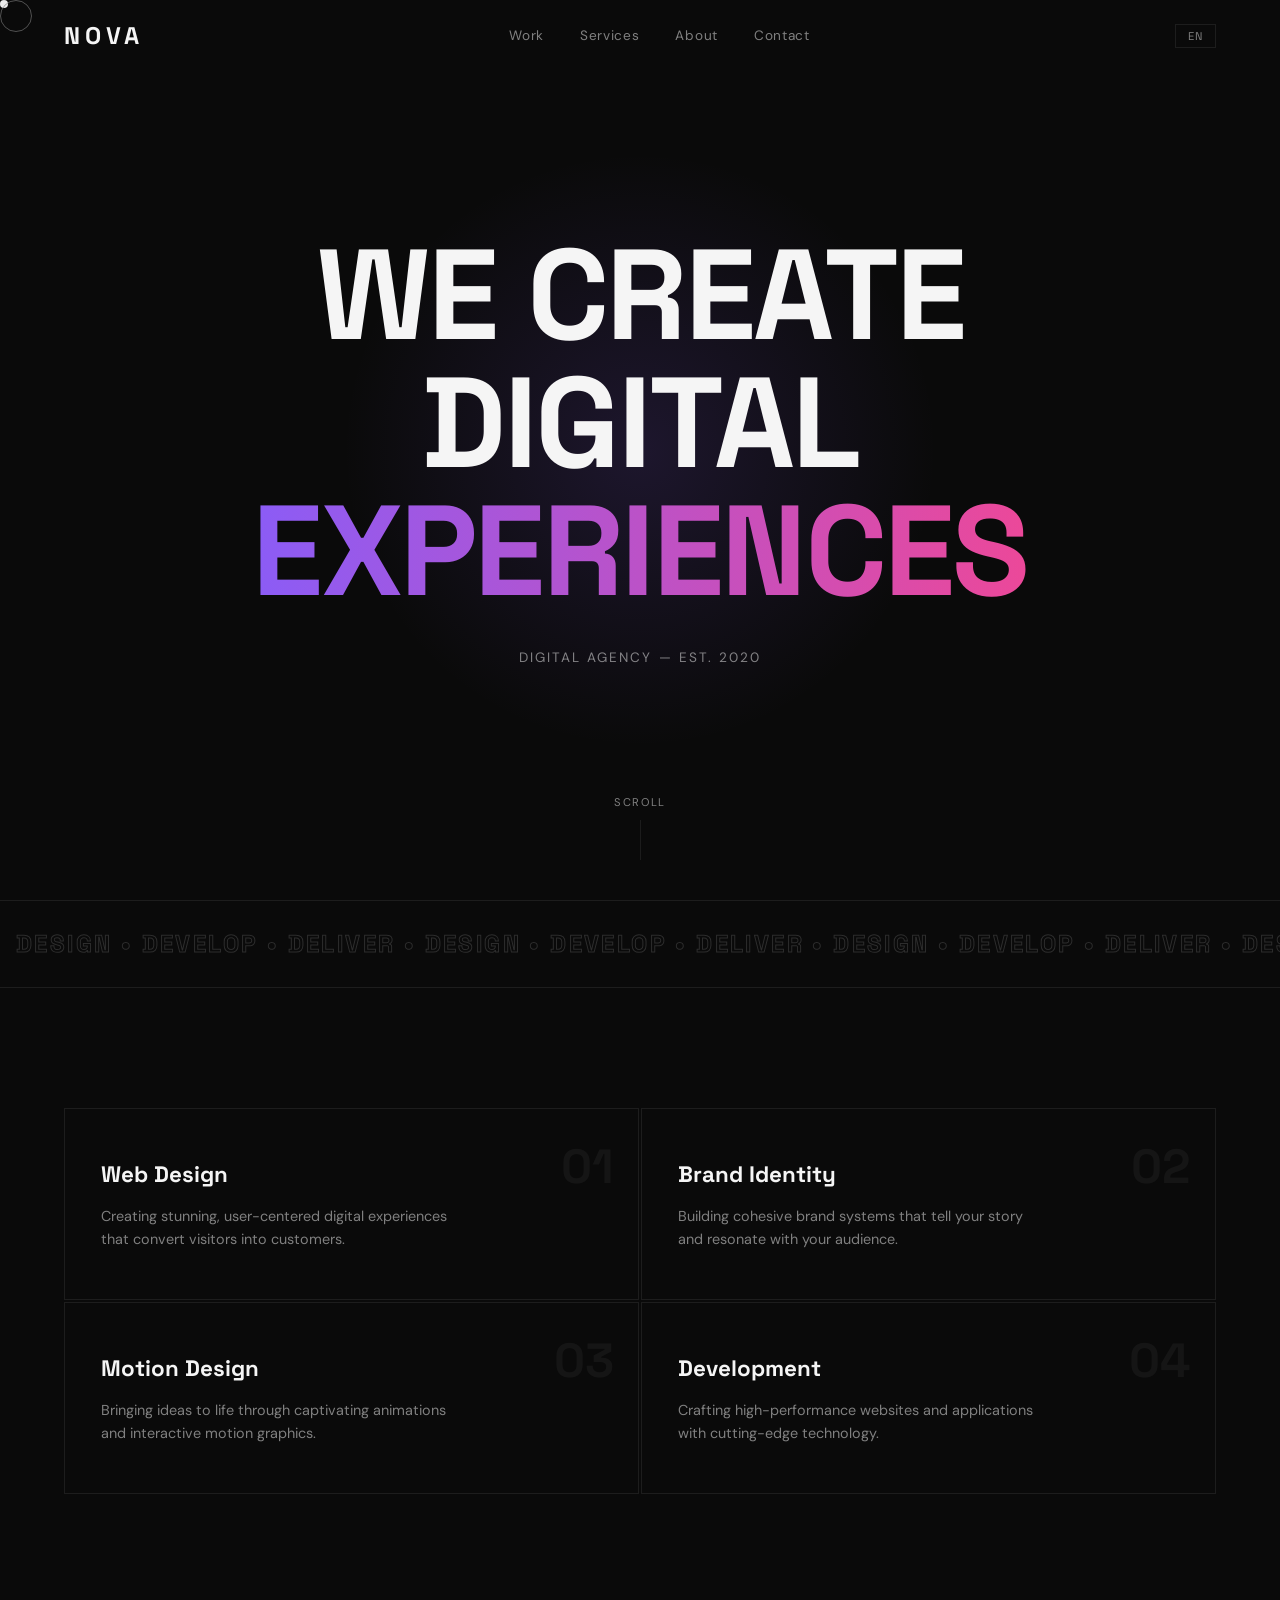
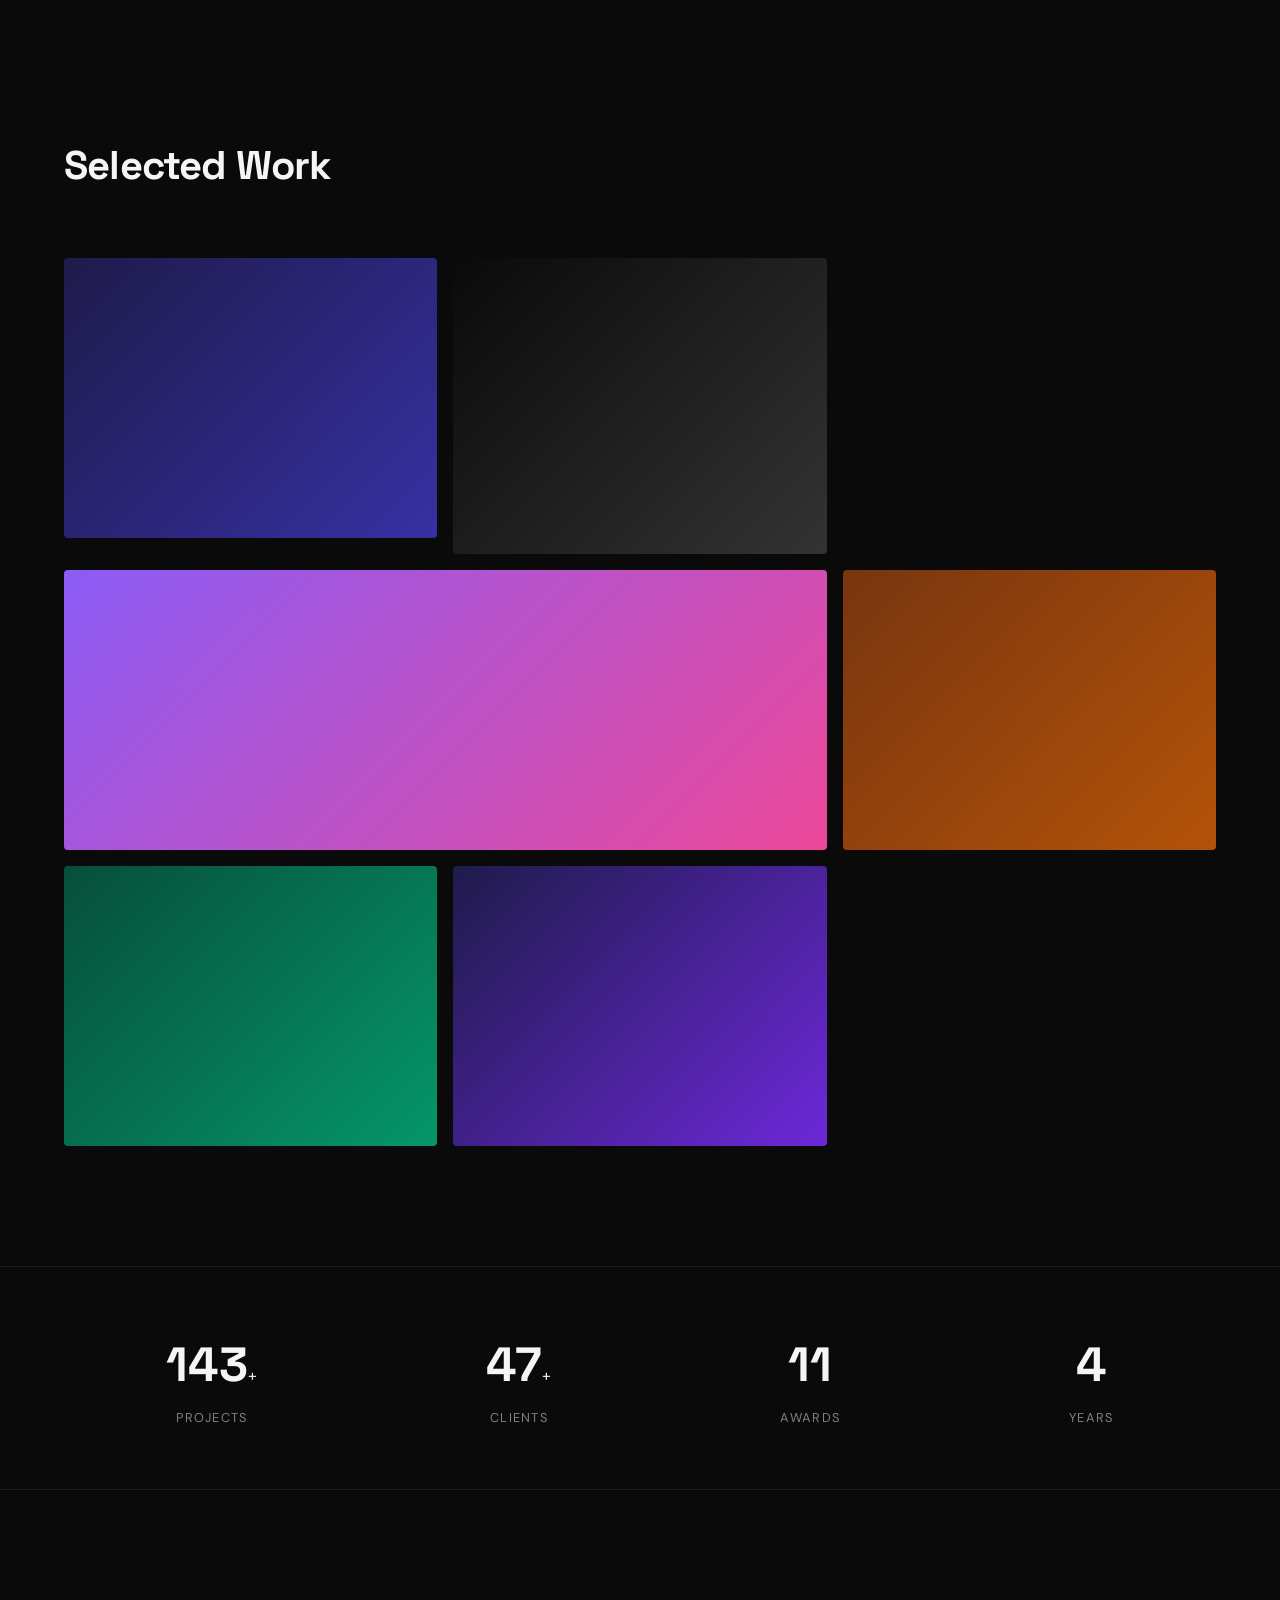
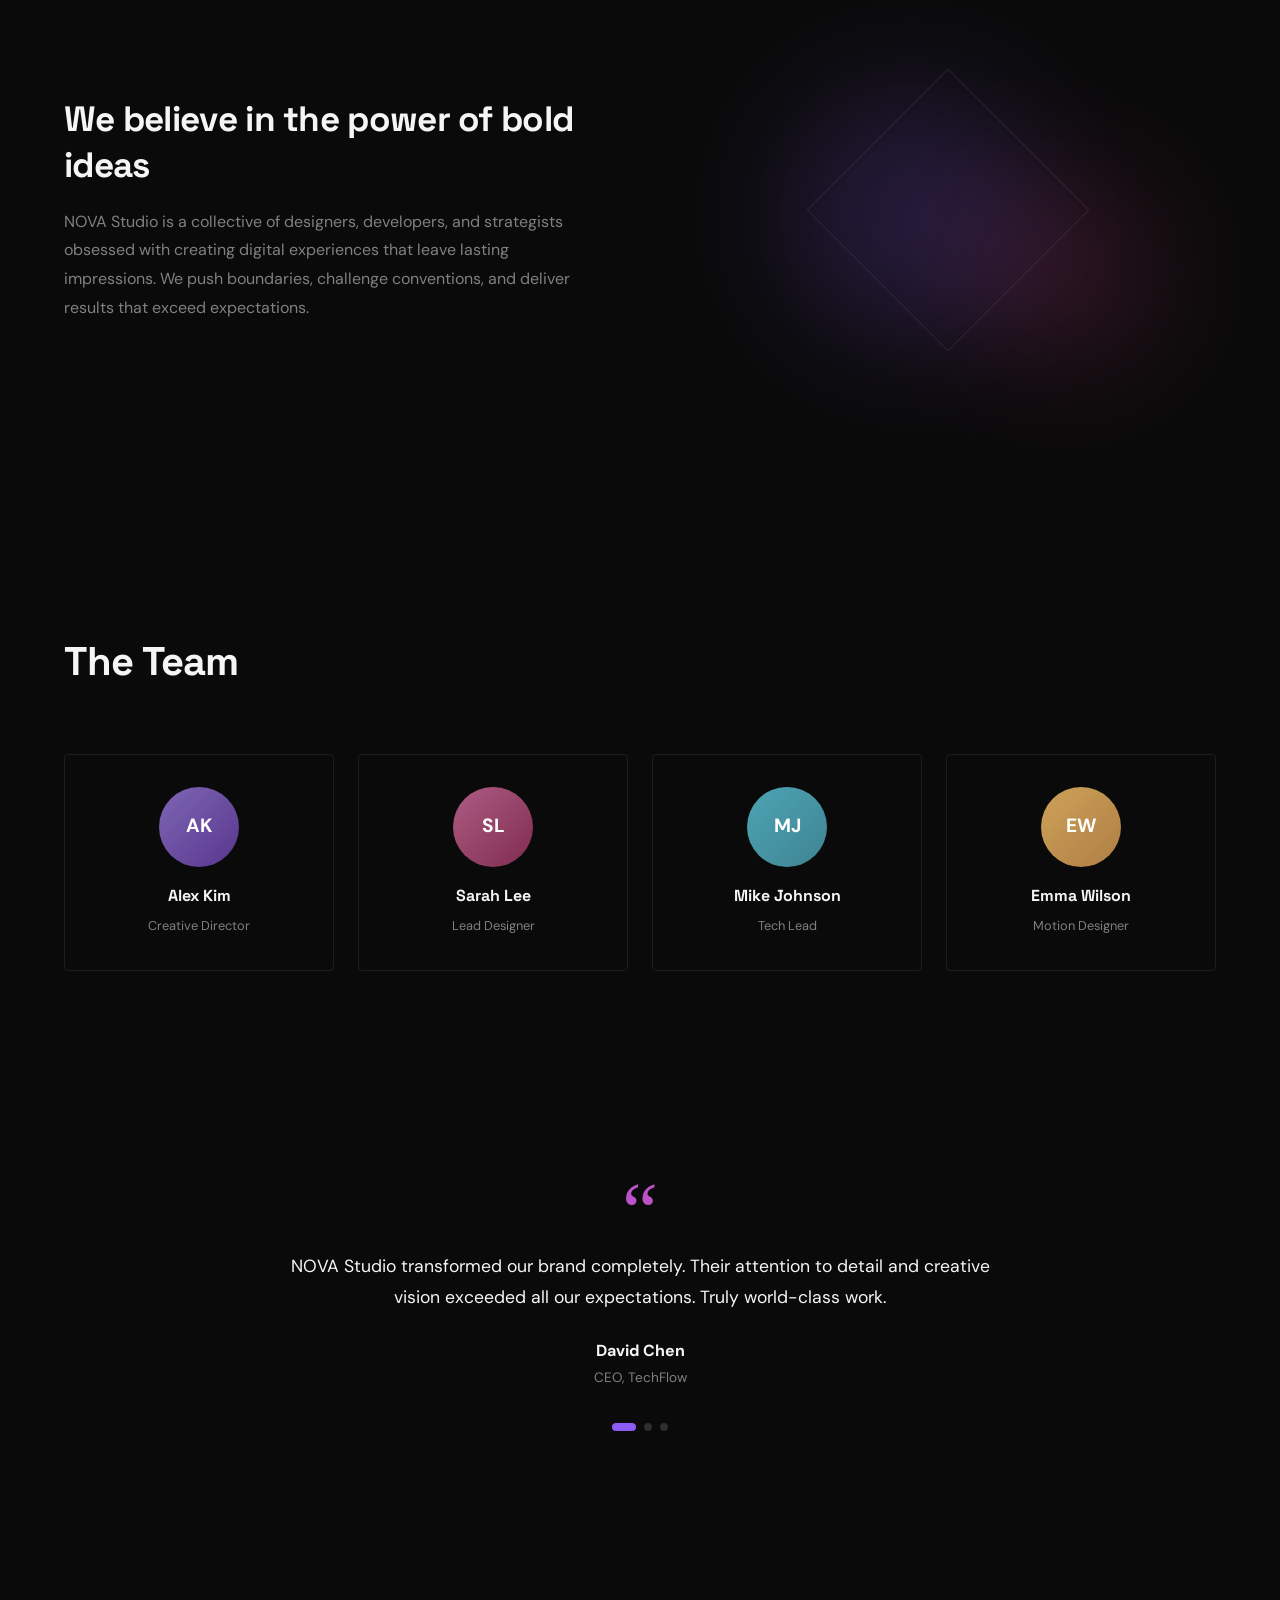
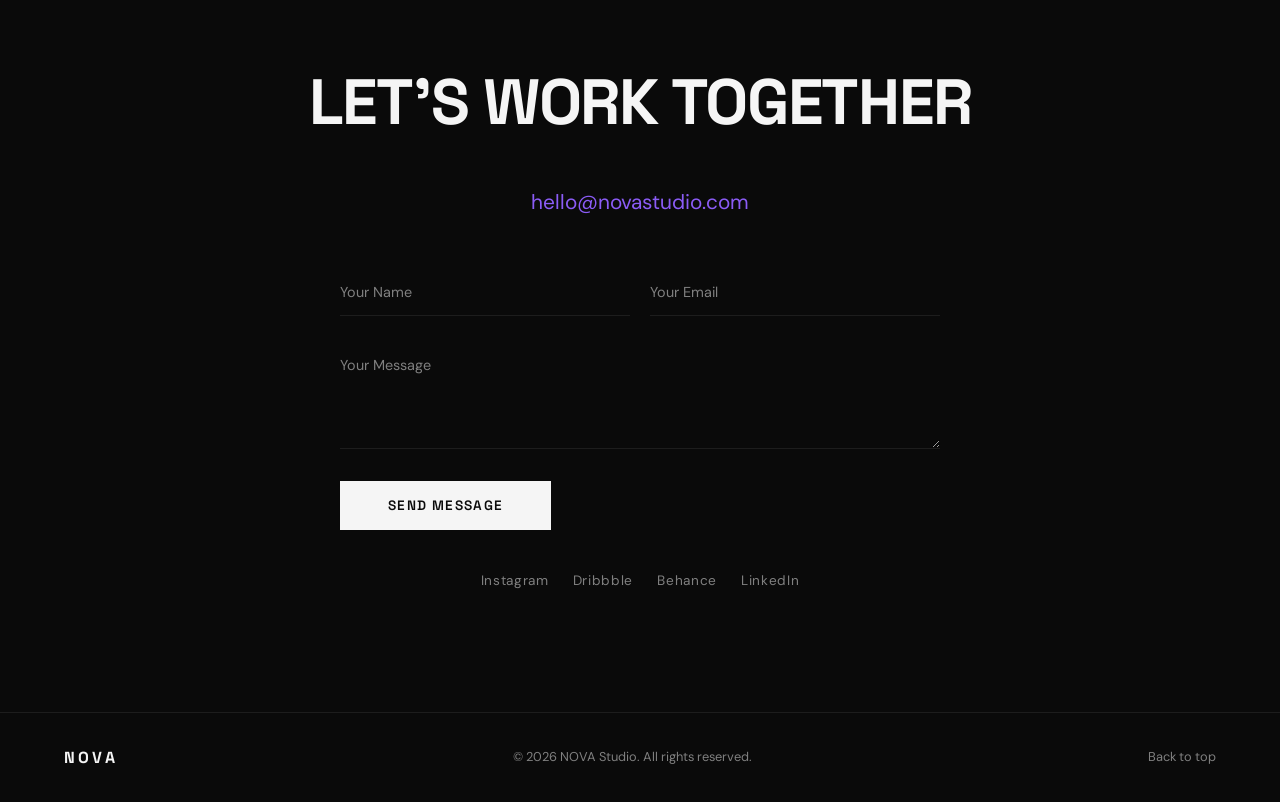
==== index.html @ 2ec4d21c "Initial commit: nova-studio portfolio project" ====
<!DOCTYPE html>
<html lang="en">
<head>
    <meta charset="UTF-8">
    <meta name="viewport" content="width=device-width, initial-scale=1.0">
    <title>NOVA Studio — Digital Creative Agency</title>
    <meta name="description" content="NOVA Studio — Award-winning digital agency creating bold brand experiences">
    <link rel="preconnect" href="https://fonts.googleapis.com">
    <link rel="preconnect" href="https://fonts.gstatic.com" crossorigin>
    <link href="https://fonts.googleapis.com/css2?family=Space+Grotesk:wght@400;500;600;700&family=DM+Sans:wght@400;500;600&display=swap" rel="stylesheet">
    <link rel="stylesheet" href="style.css">
</head>
<body>
    <!-- Custom Cursor -->
    <div class="cursor" id="cursor"></div>
    <div class="cursor-follower" id="cursorFollower"></div>

    <!-- Header -->
    <header class="header" id="header">
        <div class="container header-inner">
            <a href="#" class="logo">NOVA</a>
            <nav class="nav" id="nav">
                <a href="#work" data-lang-en="Work" data-lang-ru="Работы">Work</a>
                <a href="#services" data-lang-en="Services" data-lang-ru="Услуги">Services</a>
                <a href="#about" data-lang-en="About" data-lang-ru="О нас">About</a>
                <a href="#contact" data-lang-en="Contact" data-lang-ru="Контакт">Contact</a>
            </nav>
            <div class="header-actions">
                <button class="lang-btn" id="langBtn">EN</button>
                <button class="burger" id="burger" aria-label="Menu">
                    <span></span><span></span>
                </button>
            </div>
        </div>
    </header>

    <!-- Hero -->
    <section class="hero" id="heroSection">
        <div class="hero-glow" id="heroGlow"></div>
        <div class="container hero-inner">
            <div class="hero-text">
                <div class="hero-line"><span data-lang-en="WE CREATE" data-lang-ru="МЫ СОЗДАЁМ">WE CREATE</span></div>
                <div class="hero-line"><span data-lang-en="DIGITAL" data-lang-ru="ЦИФРОВОЙ">DIGITAL</span></div>
                <div class="hero-line accent"><span data-lang-en="EXPERIENCES" data-lang-ru="ОПЫТ">EXPERIENCES</span></div>
            </div>
            <p class="hero-sub" data-lang-en="Digital Agency — Est. 2020" data-lang-ru="Цифровое агентство — с 2020">Digital Agency — Est. 2020</p>
        </div>
        <div class="scroll-indicator">
            <span data-lang-en="Scroll" data-lang-ru="Вниз">Scroll</span>
            <div class="scroll-line"></div>
        </div>
    </section>

    <!-- Marquee -->
    <div class="marquee">
        <div class="marquee-track">
            <span>DESIGN &bull; DEVELOP &bull; DELIVER &bull; DESIGN &bull; DEVELOP &bull; DELIVER &bull; DESIGN &bull; DEVELOP &bull; DELIVER &bull; DESIGN &bull; DEVELOP &bull; DELIVER &bull;</span>
            <span>DESIGN &bull; DEVELOP &bull; DELIVER &bull; DESIGN &bull; DEVELOP &bull; DELIVER &bull; DESIGN &bull; DEVELOP &bull; DELIVER &bull; DESIGN &bull; DEVELOP &bull; DELIVER &bull;</span>
        </div>
    </div>

    <!-- Services -->
    <section class="services" id="services">
        <div class="container">
            <div class="services-grid">
                <div class="service-card" data-cursor="VIEW">
                    <span class="service-num">01</span>
                    <h3 data-lang-en="Web Design" data-lang-ru="Веб-дизайн">Web Design</h3>
                    <p data-lang-en="Creating stunning, user-centered digital experiences that convert visitors into customers." data-lang-ru="Создание потрясающих, ориентированных на пользователя цифровых интерфейсов, которые превращают посетителей в клиентов.">Creating stunning, user-centered digital experiences that convert visitors into customers.</p>
                    <div class="service-line"></div>
                </div>
                <div class="service-card" data-cursor="VIEW">
                    <span class="service-num">02</span>
                    <h3 data-lang-en="Brand Identity" data-lang-ru="Брендинг">Brand Identity</h3>
                    <p data-lang-en="Building cohesive brand systems that tell your story and resonate with your audience." data-lang-ru="Построение целостных бренд-систем, которые рассказывают вашу историю и находят отклик у аудитории.">Building cohesive brand systems that tell your story and resonate with your audience.</p>
                    <div class="service-line"></div>
                </div>
                <div class="service-card" data-cursor="VIEW">
                    <span class="service-num">03</span>
                    <h3 data-lang-en="Motion Design" data-lang-ru="Моушн-дизайн">Motion Design</h3>
                    <p data-lang-en="Bringing ideas to life through captivating animations and interactive motion graphics." data-lang-ru="Воплощение идей в жизнь с помощью захватывающих анимаций и интерактивной моушн-графики.">Bringing ideas to life through captivating animations and interactive motion graphics.</p>
                    <div class="service-line"></div>
                </div>
                <div class="service-card" data-cursor="VIEW">
                    <span class="service-num">04</span>
                    <h3 data-lang-en="Development" data-lang-ru="Разработка">Development</h3>
                    <p data-lang-en="Crafting high-performance websites and applications with cutting-edge technology." data-lang-ru="Создание высокопроизводительных веб-сайтов и приложений с использованием передовых технологий.">Crafting high-performance websites and applications with cutting-edge technology.</p>
                    <div class="service-line"></div>
                </div>
            </div>
        </div>
    </section>

    <!-- Portfolio -->
    <section class="portfolio" id="work">
        <div class="container">
            <h2 class="section-title reveal-text" data-lang-en="Selected Work" data-lang-ru="Избранные работы">Selected Work</h2>
            <div class="portfolio-grid">
                <div class="portfolio-card" data-cursor="VIEW">
                    <div class="portfolio-img" style="background:linear-gradient(135deg,#1e1b4b,#3730a3)"></div>
                    <div class="portfolio-info">
                        <span class="portfolio-tag">App Design</span>
                        <h3>Stellar App</h3>
                        <span class="portfolio-arrow">&rarr;</span>
                    </div>
                </div>
                <div class="portfolio-card tall" data-cursor="VIEW">
                    <div class="portfolio-img" style="background:linear-gradient(135deg,#0a0a0a,#333)"></div>
                    <div class="portfolio-info">
                        <span class="portfolio-tag">Branding</span>
                        <h3>Noir Fashion</h3>
                        <span class="portfolio-arrow">&rarr;</span>
                    </div>
                </div>
                <div class="portfolio-card wide" data-cursor="VIEW">
                    <div class="portfolio-img" style="background:linear-gradient(135deg,#8B5CF6,#ec4899)"></div>
                    <div class="portfolio-info">
                        <span class="portfolio-tag">SaaS Platform</span>
                        <h3>TechFlow SaaS</h3>
                        <span class="portfolio-arrow">&rarr;</span>
                    </div>
                </div>
                <div class="portfolio-card" data-cursor="VIEW">
                    <div class="portfolio-img" style="background:linear-gradient(135deg,#78350f,#b45309)"></div>
                    <div class="portfolio-info">
                        <span class="portfolio-tag">Web Design</span>
                        <h3>Artisan Coffee</h3>
                        <span class="portfolio-arrow">&rarr;</span>
                    </div>
                </div>
                <div class="portfolio-card" data-cursor="VIEW">
                    <div class="portfolio-img" style="background:linear-gradient(135deg,#064e3b,#059669)"></div>
                    <div class="portfolio-info">
                        <span class="portfolio-tag">UI/UX</span>
                        <h3>Urban Fitness</h3>
                        <span class="portfolio-arrow">&rarr;</span>
                    </div>
                </div>
                <div class="portfolio-card" data-cursor="VIEW">
                    <div class="portfolio-img" style="background:linear-gradient(135deg,#1e1b4b,#6d28d9)"></div>
                    <div class="portfolio-info">
                        <span class="portfolio-tag">Web3</span>
                        <h3>Crypto Exchange</h3>
                        <span class="portfolio-arrow">&rarr;</span>
                    </div>
                </div>
            </div>
        </div>
    </section>

    <!-- Stats -->
    <div class="stats-strip">
        <div class="container stats-inner">
            <div class="stat"><span class="stat-num" data-count="150">0</span><span>+</span><span class="stat-label" data-lang-en="Projects" data-lang-ru="Проектов">Projects</span></div>
            <div class="stat"><span class="stat-num" data-count="50">0</span><span>+</span><span class="stat-label" data-lang-en="Clients" data-lang-ru="Клиентов">Clients</span></div>
            <div class="stat"><span class="stat-num" data-count="12">0</span><span class="stat-label" data-lang-en="Awards" data-lang-ru="Наград">Awards</span></div>
            <div class="stat"><span class="stat-num" data-count="5">0</span><span class="stat-label" data-lang-en="Years" data-lang-ru="Лет">Years</span></div>
        </div>
    </div>

    <!-- About -->
    <section class="about" id="about">
        <div class="container about-inner">
            <div class="about-text">
                <h2 class="reveal-text" data-lang-en="We believe in the power of bold ideas" data-lang-ru="Мы верим в силу смелых идей">We believe in the power of bold ideas</h2>
                <p data-lang-en="NOVA Studio is a collective of designers, developers, and strategists obsessed with creating digital experiences that leave lasting impressions. We push boundaries, challenge conventions, and deliver results that exceed expectations." data-lang-ru="NOVA Studio — это коллектив дизайнеров, разработчиков и стратегов, одержимых созданием цифровых впечатлений, которые оставляют неизгладимый след. Мы раздвигаем границы, бросаем вызов условностям и достигаем результатов, превосходящих ожидания.">NOVA Studio is a collective of designers, developers, and strategists obsessed with creating digital experiences that leave lasting impressions. We push boundaries, challenge conventions, and deliver results that exceed expectations.</p>
            </div>
            <div class="about-visual">
                <div class="about-blob b1"></div>
                <div class="about-blob b2"></div>
                <div class="about-shape"></div>
            </div>
        </div>
    </section>

    <!-- Team -->
    <section class="team">
        <div class="container">
            <h2 class="section-title reveal-text" data-lang-en="The Team" data-lang-ru="Команда">The Team</h2>
            <div class="team-grid">
                <div class="team-card">
                    <div class="team-avatar" style="background:linear-gradient(135deg,#8B5CF6,#6d28d9)">AK</div>
                    <h3>Alex Kim</h3>
                    <span data-lang-en="Creative Director" data-lang-ru="Креативный директор">Creative Director</span>
                </div>
                <div class="team-card">
                    <div class="team-avatar" style="background:linear-gradient(135deg,#ec4899,#be185d)">SL</div>
                    <h3>Sarah Lee</h3>
                    <span data-lang-en="Lead Designer" data-lang-ru="Ведущий дизайнер">Lead Designer</span>
                </div>
                <div class="team-card">
                    <div class="team-avatar" style="background:linear-gradient(135deg,#06b6d4,#0891b2)">MJ</div>
                    <h3>Mike Johnson</h3>
                    <span data-lang-en="Tech Lead" data-lang-ru="Техлид">Tech Lead</span>
                </div>
                <div class="team-card">
                    <div class="team-avatar" style="background:linear-gradient(135deg,#f59e0b,#d97706)">EW</div>
                    <h3>Emma Wilson</h3>
                    <span data-lang-en="Motion Designer" data-lang-ru="Моушн-дизайнер">Motion Designer</span>
                </div>
            </div>
        </div>
    </section>

    <!-- Testimonials -->
    <section class="testimonials">
        <div class="container">
            <div class="testimonial-slider" id="testimonialSlider">
                <div class="testimonial active">
                    <div class="quote-mark">&ldquo;</div>
                    <p data-lang-en="NOVA Studio transformed our brand completely. Their attention to detail and creative vision exceeded all our expectations. Truly world-class work." data-lang-ru="NOVA Studio полностью преобразили наш бренд. Их внимание к деталям и творческое видение превзошли все наши ожидания. Действительно мирового класса работа.">NOVA Studio transformed our brand completely. Their attention to detail and creative vision exceeded all our expectations. Truly world-class work.</p>
                    <div class="testimonial-author">
                        <strong>David Chen</strong>
                        <span>CEO, TechFlow</span>
                    </div>
                </div>
                <div class="testimonial">
                    <div class="quote-mark">&ldquo;</div>
                    <p data-lang-en="Working with NOVA was an incredible experience. They understood our vision from day one and delivered a website that perfectly represents our brand." data-lang-ru="Работать с NOVA было невероятным опытом. Они поняли наше видение с первого дня и создали сайт, который идеально представляет наш бренд.">Working with NOVA was an incredible experience. They understood our vision from day one and delivered a website that perfectly represents our brand.</p>
                    <div class="testimonial-author">
                        <strong>Maria Santos</strong>
                        <span>Founder, Noir Fashion</span>
                    </div>
                </div>
                <div class="testimonial">
                    <div class="quote-mark">&ldquo;</div>
                    <p data-lang-en="The team at NOVA brings a level of creativity and professionalism that is hard to find. Our conversion rates increased by 200% after the redesign." data-lang-ru="Команда NOVA привносит уровень креативности и профессионализма, который трудно найти. Наши конверсии выросли на 200% после редизайна.">The team at NOVA brings a level of creativity and professionalism that is hard to find. Our conversion rates increased by 200% after the redesign.</p>
                    <div class="testimonial-author">
                        <strong>James Park</strong>
                        <span>CTO, Stellar App</span>
                    </div>
                </div>
            </div>
            <div class="testimonial-dots" id="testDots">
                <button class="t-dot active" data-slide="0"></button>
                <button class="t-dot" data-slide="1"></button>
                <button class="t-dot" data-slide="2"></button>
            </div>
        </div>
    </section>

    <!-- Contact -->
    <section class="contact" id="contact">
        <div class="container contact-inner">
            <h2 class="big-heading reveal-text" data-lang-en="LET'S WORK TOGETHER" data-lang-ru="ДАВАЙТЕ РАБОТАТЬ ВМЕСТЕ">LET'S WORK TOGETHER</h2>
            <a href="mailto:hello@novastudio.com" class="contact-email magnetic-btn">hello@novastudio.com</a>
            <form class="contact-form" id="contactForm">
                <div class="form-row">
                    <div class="form-group">
                        <input type="text" id="nameInput" required>
                        <label for="nameInput" data-lang-en="Your Name" data-lang-ru="Ваше имя">Your Name</label>
                    </div>
                    <div class="form-group">
                        <input type="email" id="emailInput" required>
                        <label for="emailInput" data-lang-en="Your Email" data-lang-ru="Ваш email">Your Email</label>
                    </div>
                </div>
                <div class="form-group">
                    <textarea id="messageInput" rows="4" required></textarea>
                    <label for="messageInput" data-lang-en="Your Message" data-lang-ru="Ваше сообщение">Your Message</label>
                </div>
                <button type="submit" class="submit-btn magnetic-btn" data-lang-en="Send Message" data-lang-ru="Отправить">Send Message</button>
            </form>
            <div class="contact-social">
                <a href="#">Instagram</a>
                <a href="#">Dribbble</a>
                <a href="#">Behance</a>
                <a href="#">LinkedIn</a>
            </div>
        </div>
    </section>

    <!-- Footer -->
    <footer class="footer">
        <div class="container footer-inner">
            <span class="logo">NOVA</span>
            <p>&copy; 2026 NOVA Studio. <span data-lang-en="All rights reserved." data-lang-ru="Все права защищены.">All rights reserved.</span></p>
            <a href="#" class="back-to-top" data-lang-en="Back to top" data-lang-ru="Наверх">Back to top &uarr;</a>
        </div>
    </footer>

    <script src="script.js"></script>
</body>
</html>
---- style.css ----
/* ===== NOVA Studio — Creative Agency CSS ===== */
:root {
    --black: #0a0a0a;
    --white: #f5f5f5;
    --purple: #8B5CF6;
    --pink: #ec4899;
    --text-muted: rgba(245,245,245,0.5);
    --border: rgba(255,255,255,0.08);
    --transition: 0.4s cubic-bezier(0.4, 0, 0.2, 1);
}
*, *::before, *::after { margin: 0; padding: 0; box-sizing: border-box; }
html { scroll-behavior: smooth; }
body {
    font-family: 'DM Sans', -apple-system, sans-serif;
    background: var(--black); color: var(--white);
    line-height: 1.6; overflow-x: hidden;
    cursor: none;
}
::selection { background: var(--purple); color: #fff; }
.container { max-width: 1200px; margin: 0 auto; padding: 0 24px; }
h1, h2, h3 { font-family: 'Space Grotesk', sans-serif; }

/* ===== CUSTOM CURSOR ===== */
.cursor {
    width: 8px; height: 8px; border-radius: 50%;
    background: var(--white); position: fixed;
    pointer-events: none; z-index: 9999;
    transition: transform 0.1s, background 0.3s;
    mix-blend-mode: difference;
}
.cursor.hover { transform: scale(5); background: var(--purple); mix-blend-mode: normal; }
.cursor-follower {
    width: 32px; height: 32px; border-radius: 50%;
    border: 1px solid rgba(245,245,245,0.3);
    position: fixed; pointer-events: none; z-index: 9998;
    transition: transform 0.3s, opacity 0.3s;
}
.cursor-follower.hover { transform: scale(2); opacity: 0.5; }

@media (max-width: 768px) {
    body { cursor: auto; }
    .cursor, .cursor-follower { display: none; }
}

/* ===== HEADER ===== */
.header {
    position: fixed; top: 0; left: 0; right: 0; z-index: 100;
    padding: 0 24px; transition: all var(--transition);
}
.header.scrolled {
    background: rgba(10,10,10,0.9);
    backdrop-filter: blur(16px);
    border-bottom: 1px solid var(--border);
}
.header-inner { display: flex; align-items: center; justify-content: space-between; height: 72px; }
.logo {
    font-family: 'Space Grotesk', sans-serif;
    font-size: 1.5rem; font-weight: 700;
    letter-spacing: 0.2em; color: var(--white);
    text-decoration: none;
}
.nav { display: flex; gap: 36px; }
.nav a {
    color: var(--text-muted); text-decoration: none;
    font-size: 0.85rem; letter-spacing: 0.05em;
    transition: color var(--transition);
}
.nav a:hover { color: var(--white); }

.header-actions { display: flex; align-items: center; gap: 16px; }
.lang-btn {
    padding: 4px 12px; border: 1px solid var(--border);
    background: none; color: var(--text-muted);
    font-size: 0.7rem; letter-spacing: 0.1em; cursor: pointer;
    font-family: 'Space Grotesk', sans-serif;
    transition: all var(--transition);
}
.lang-btn:hover { border-color: var(--purple); color: var(--purple); }

.burger {
    display: none; flex-direction: column; gap: 6px;
    background: none; border: none; cursor: pointer; padding: 4px;
}
.burger span {
    width: 24px; height: 1.5px; background: var(--white);
    transition: all var(--transition);
}
.burger.active span:nth-child(1) { transform: rotate(45deg) translate(3px, 3px); }
.burger.active span:nth-child(2) { transform: rotate(-45deg) translate(3px, -3px); }

/* ===== HERO ===== */
.hero {
    min-height: 100vh; display: flex; align-items: center;
    justify-content: center; position: relative;
    overflow: hidden; text-align: center;
}
.hero-glow {
    position: absolute; width: 600px; height: 600px;
    border-radius: 50%;
    background: radial-gradient(circle, rgba(139,92,246,0.15), transparent 70%);
    pointer-events: none; transition: transform 0.15s ease;
}
.hero-text { position: relative; z-index: 2; }
.hero-line {
    overflow: hidden; line-height: 1;
}
.hero-line span {
    display: inline-block;
    font-family: 'Space Grotesk', sans-serif;
    font-size: clamp(3rem, 10vw, 8rem);
    font-weight: 700; letter-spacing: -0.02em;
    transform: translateY(100%);
    animation: revealLine 0.8s ease forwards;
}
.hero-line:nth-child(2) span { animation-delay: 0.15s; }
.hero-line:nth-child(3) span { animation-delay: 0.3s; }
.hero-line.accent span {
    background: linear-gradient(90deg, var(--purple), var(--pink));
    -webkit-background-clip: text; -webkit-text-fill-color: transparent;
    background-clip: text;
}

@keyframes revealLine { to { transform: translateY(0); } }

.hero-sub {
    font-size: 0.85rem; color: var(--text-muted);
    letter-spacing: 0.15em; text-transform: uppercase;
    margin-top: 32px;
    opacity: 0; animation: fadeIn 1s ease 0.6s forwards;
}
@keyframes fadeIn { to { opacity: 1; } }

.scroll-indicator {
    position: absolute; bottom: 40px; left: 50%;
    transform: translateX(-50%);
    display: flex; flex-direction: column; align-items: center; gap: 8px;
    color: var(--text-muted); font-size: 0.7rem;
    letter-spacing: 0.15em; text-transform: uppercase;
}
.scroll-line {
    width: 1px; height: 40px; background: var(--border);
    position: relative; overflow: hidden;
}
.scroll-line::after {
    content: ''; position: absolute; top: -100%; left: 0;
    width: 100%; height: 100%; background: var(--purple);
    animation: scrollDown 2s ease infinite;
}
@keyframes scrollDown { to { top: 100%; } }

/* ===== MARQUEE ===== */
.marquee {
    padding: 24px 0; border-top: 1px solid var(--border);
    border-bottom: 1px solid var(--border);
    overflow: hidden;
}
.marquee-track {
    display: flex; white-space: nowrap;
    animation: marquee 20s linear infinite;
}
.marquee-track span {
    font-family: 'Space Grotesk', sans-serif;
    font-size: 1.5rem; font-weight: 700;
    letter-spacing: 0.1em;
    color: transparent;
    -webkit-text-stroke: 1px rgba(245,245,245,0.15);
    padding: 0 16px;
    flex-shrink: 0;
}
@keyframes marquee { to { transform: translateX(-50%); } }

/* ===== SERVICES ===== */
.services { padding: 120px 0; }
.services-grid { display: grid; grid-template-columns: repeat(2, 1fr); gap: 2px; }
.service-card {
    padding: 48px 36px; border: 1px solid var(--border);
    position: relative; overflow: hidden;
    transition: all 0.5s ease;
    cursor: pointer;
    opacity: 0; transform: translateY(30px);
}
.service-card.visible { opacity: 1; transform: translateY(0); }
.service-card::before {
    content: ''; position: absolute; inset: 0;
    background: linear-gradient(135deg, rgba(139,92,246,0.1), rgba(236,72,153,0.05));
    opacity: 0; transition: opacity 0.5s;
}
.service-card:hover::before { opacity: 1; }
.service-num {
    font-family: 'Space Grotesk', sans-serif;
    font-size: 3rem; font-weight: 700;
    color: rgba(245,245,245,0.05); position: absolute;
    top: 20px; right: 24px;
}
.service-card h3 {
    font-size: 1.4rem; margin-bottom: 12px;
    position: relative; z-index: 1;
}
.service-card p {
    color: var(--text-muted); font-size: 0.9rem;
    position: relative; z-index: 1; max-width: 360px;
}
.service-line {
    position: absolute; bottom: 0; left: 0;
    width: 0; height: 2px;
    background: linear-gradient(90deg, var(--purple), var(--pink));
    transition: width 0.5s ease;
}
.service-card:hover .service-line { width: 100%; }

/* ===== PORTFOLIO ===== */
.portfolio { padding: 120px 0; }
.section-title {
    font-size: 2.5rem; font-weight: 700; margin-bottom: 60px;
    letter-spacing: -0.02em;
}
.portfolio-grid {
    display: grid;
    grid-template-columns: repeat(3, 1fr);
    gap: 16px;
}
.portfolio-card {
    position: relative; overflow: hidden; cursor: pointer;
    border-radius: 4px;
    opacity: 0; transform: translateY(30px);
    transition: all 0.6s ease;
}
.portfolio-card.visible { opacity: 1; transform: translateY(0); }
.portfolio-card.tall { grid-row: span 2; }
.portfolio-card.wide { grid-column: span 2; }
.portfolio-img {
    width: 100%; height: 100%; min-height: 280px;
    transition: transform 0.6s ease;
}
.portfolio-card:hover .portfolio-img { transform: scale(1.05); }
.portfolio-info {
    position: absolute; bottom: 0; left: 0; right: 0;
    padding: 24px; display: flex; align-items: flex-end;
    justify-content: space-between;
    background: linear-gradient(to top, rgba(0,0,0,0.7), transparent);
    transform: translateY(20px); opacity: 0;
    transition: all var(--transition);
}
.portfolio-card:hover .portfolio-info { transform: translateY(0); opacity: 1; }
.portfolio-tag {
    font-size: 0.7rem; text-transform: uppercase;
    letter-spacing: 0.1em; color: var(--purple);
    display: block; margin-bottom: 4px;
}
.portfolio-info h3 { font-size: 1.2rem; }
.portfolio-arrow {
    font-size: 1.5rem; color: var(--white);
    transition: transform var(--transition);
}
.portfolio-card:hover .portfolio-arrow { transform: translateX(4px); }

/* ===== STATS ===== */
.stats-strip {
    padding: 60px 0;
    border-top: 1px solid var(--border);
    border-bottom: 1px solid var(--border);
}
.stats-inner { display: flex; justify-content: space-around; flex-wrap: wrap; gap: 24px; }
.stat { text-align: center; }
.stat-num {
    font-family: 'Space Grotesk', sans-serif;
    font-size: 3rem; font-weight: 700;
}
.stat-label {
    display: block; font-size: 0.8rem;
    color: var(--text-muted); text-transform: uppercase;
    letter-spacing: 0.1em; margin-top: 4px;
}

/* ===== ABOUT ===== */
.about { padding: 120px 0; }
.about-inner { display: grid; grid-template-columns: 1fr 1fr; gap: 80px; align-items: center; }
.about-text h2 {
    font-size: 2.2rem; line-height: 1.3; margin-bottom: 20px;
    letter-spacing: -0.02em;
}
.about-text p { color: var(--text-muted); line-height: 1.8; }
.about-visual { position: relative; height: 400px; }
.about-blob {
    position: absolute; border-radius: 50%;
    filter: blur(60px);
}
.about-blob.b1 {
    width: 250px; height: 250px;
    background: var(--purple); opacity: 0.2;
    top: 20%; left: 20%;
    animation: floatBlob 8s ease-in-out infinite;
}
.about-blob.b2 {
    width: 200px; height: 200px;
    background: var(--pink); opacity: 0.15;
    bottom: 10%; right: 10%;
    animation: floatBlob 8s ease-in-out infinite reverse;
}
.about-shape {
    position: absolute; top: 50%; left: 50%;
    transform: translate(-50%, -50%) rotate(45deg);
    width: 200px; height: 200px;
    border: 1px solid var(--border);
    animation: spinSlow 20s linear infinite;
}
@keyframes floatBlob { 0%, 100% { transform: translate(0,0); } 50% { transform: translate(20px,-20px); } }
@keyframes spinSlow { to { transform: translate(-50%, -50%) rotate(405deg); } }

/* ===== TEAM ===== */
.team { padding: 100px 0; }
.team-grid {
    display: grid; grid-template-columns: repeat(4, 1fr);
    gap: 24px;
}
.team-card {
    text-align: center; padding: 32px 20px;
    border: 1px solid var(--border); border-radius: 4px;
    transition: all var(--transition);
}
.team-card:hover { border-color: var(--purple); transform: translateY(-4px); }
.team-avatar {
    width: 80px; height: 80px; border-radius: 50%;
    display: flex; align-items: center; justify-content: center;
    font-size: 1.2rem; font-weight: 700; color: #fff;
    margin: 0 auto 16px;
    transition: filter var(--transition);
    filter: grayscale(0.5);
}
.team-card:hover .team-avatar { filter: grayscale(0); }
.team-card h3 { font-size: 1rem; margin-bottom: 4px; }
.team-card span { font-size: 0.8rem; color: var(--text-muted); }

/* ===== TESTIMONIALS ===== */
.testimonials { padding: 100px 0; }
.testimonial-slider { max-width: 700px; margin: 0 auto; position: relative; min-height: 220px; }
.testimonial {
    position: absolute; inset: 0; text-align: center;
    opacity: 0; transform: translateY(20px);
    transition: all 0.5s ease; pointer-events: none;
}
.testimonial.active {
    opacity: 1; transform: translateY(0);
    pointer-events: all; position: relative;
}
.quote-mark {
    font-family: 'Playfair Display', Georgia, serif;
    font-size: 5rem; line-height: 1;
    background: linear-gradient(90deg, var(--purple), var(--pink));
    -webkit-background-clip: text; -webkit-text-fill-color: transparent;
    background-clip: text;
}
.testimonial > p {
    font-size: 1.1rem; line-height: 1.8;
    color: var(--white); margin-bottom: 24px;
}
.testimonial-author strong { display: block; }
.testimonial-author span { font-size: 0.85rem; color: var(--text-muted); }

.testimonial-dots { display: flex; gap: 8px; justify-content: center; margin-top: 32px; }
.t-dot {
    width: 8px; height: 8px; border-radius: 50%;
    background: rgba(245,245,245,0.15); border: none;
    cursor: pointer; transition: all var(--transition);
}
.t-dot.active { background: var(--purple); width: 24px; border-radius: 4px; }

/* ===== CONTACT ===== */
.contact { padding: 120px 0; text-align: center; }
.big-heading {
    font-size: clamp(2rem, 6vw, 4rem);
    font-weight: 700; letter-spacing: -0.02em;
    margin-bottom: 32px;
}
.contact-email {
    display: inline-block; font-size: 1.3rem;
    color: var(--purple); text-decoration: none;
    border-bottom: 1px solid transparent;
    transition: all var(--transition);
    margin-bottom: 48px;
}
.contact-email:hover { border-bottom-color: var(--purple); }

.contact-form { max-width: 600px; margin: 0 auto 40px; text-align: left; }
.form-row { display: grid; grid-template-columns: 1fr 1fr; gap: 20px; }
.form-group {
    position: relative; margin-bottom: 24px;
}
.form-group input, .form-group textarea {
    width: 100%; padding: 14px 0; border: none;
    border-bottom: 1px solid var(--border);
    background: none; color: var(--white);
    font-family: inherit; font-size: 0.95rem;
    outline: none; transition: border-color var(--transition);
}
.form-group input:focus, .form-group textarea:focus { border-bottom-color: var(--purple); }
.form-group label {
    position: absolute; top: 14px; left: 0;
    font-size: 0.9rem; color: var(--text-muted);
    pointer-events: none;
    transition: all var(--transition);
}
.form-group input:focus ~ label,
.form-group input:valid ~ label,
.form-group textarea:focus ~ label,
.form-group textarea:valid ~ label {
    top: -10px; font-size: 0.7rem; color: var(--purple);
}
.form-group textarea { resize: vertical; min-height: 80px; }

.submit-btn {
    padding: 16px 48px; background: var(--white);
    color: var(--black); border: none;
    font-family: 'Space Grotesk', sans-serif;
    font-size: 0.85rem; font-weight: 600;
    letter-spacing: 0.1em; text-transform: uppercase;
    cursor: pointer; position: relative;
    overflow: hidden; transition: all var(--transition);
}
.submit-btn::before {
    content: ''; position: absolute; inset: 0;
    background: linear-gradient(90deg, var(--purple), var(--pink));
    transform: translateX(-100%);
    transition: transform var(--transition);
}
.submit-btn:hover { color: #fff; }
.submit-btn:hover::before { transform: translateX(0); }
.submit-btn span { position: relative; z-index: 1; }

.contact-social { display: flex; gap: 24px; justify-content: center; }
.contact-social a {
    color: var(--text-muted); text-decoration: none;
    font-size: 0.85rem; letter-spacing: 0.05em;
    transition: color var(--transition);
}
.contact-social a:hover { color: var(--purple); }

/* ===== FOOTER ===== */
.footer { padding: 32px 0; border-top: 1px solid var(--border); }
.footer-inner {
    display: flex; align-items: center; justify-content: space-between;
    font-size: 0.8rem; color: var(--text-muted);
}
.footer .logo { font-size: 1rem; }
.back-to-top {
    color: var(--text-muted); text-decoration: none;
    transition: color var(--transition);
}
.back-to-top:hover { color: var(--purple); }

/* ===== REVEAL TEXT ===== */
.reveal-text { opacity: 0; transform: translateY(20px); transition: all 0.8s ease; }
.reveal-text.visible { opacity: 1; transform: translateY(0); }

/* ===== RESPONSIVE ===== */
@media (max-width: 1024px) {
    .portfolio-grid { grid-template-columns: repeat(2, 1fr); }
    .portfolio-card.tall { grid-row: auto; }
    .portfolio-card.wide { grid-column: auto; }
}
@media (max-width: 768px) {
    .burger { display: flex; }
    .nav {
        position: fixed; top: 0; left: 0; right: 0; bottom: 0;
        background: var(--black); flex-direction: column;
        align-items: center; justify-content: center;
        gap: 32px; opacity: 0; pointer-events: none;
        transition: opacity var(--transition);
    }
    .nav.open { opacity: 1; pointer-events: all; }
    .nav a { font-size: 1.5rem; }
    .services-grid { grid-template-columns: 1fr; }
    .portfolio-grid { grid-template-columns: 1fr; }
    .about-inner { grid-template-columns: 1fr; gap: 40px; }
    .about-visual { height: 250px; }
    .team-grid { grid-template-columns: repeat(2, 1fr); }
    .form-row { grid-template-columns: 1fr; }
    .footer-inner { flex-direction: column; gap: 12px; text-align: center; }
    .stats-inner { justify-content: center; }
}
@media (max-width: 480px) {
    .team-grid { grid-template-columns: 1fr 1fr; gap: 12px; }
    .big-heading { font-size: 1.8rem; }
}
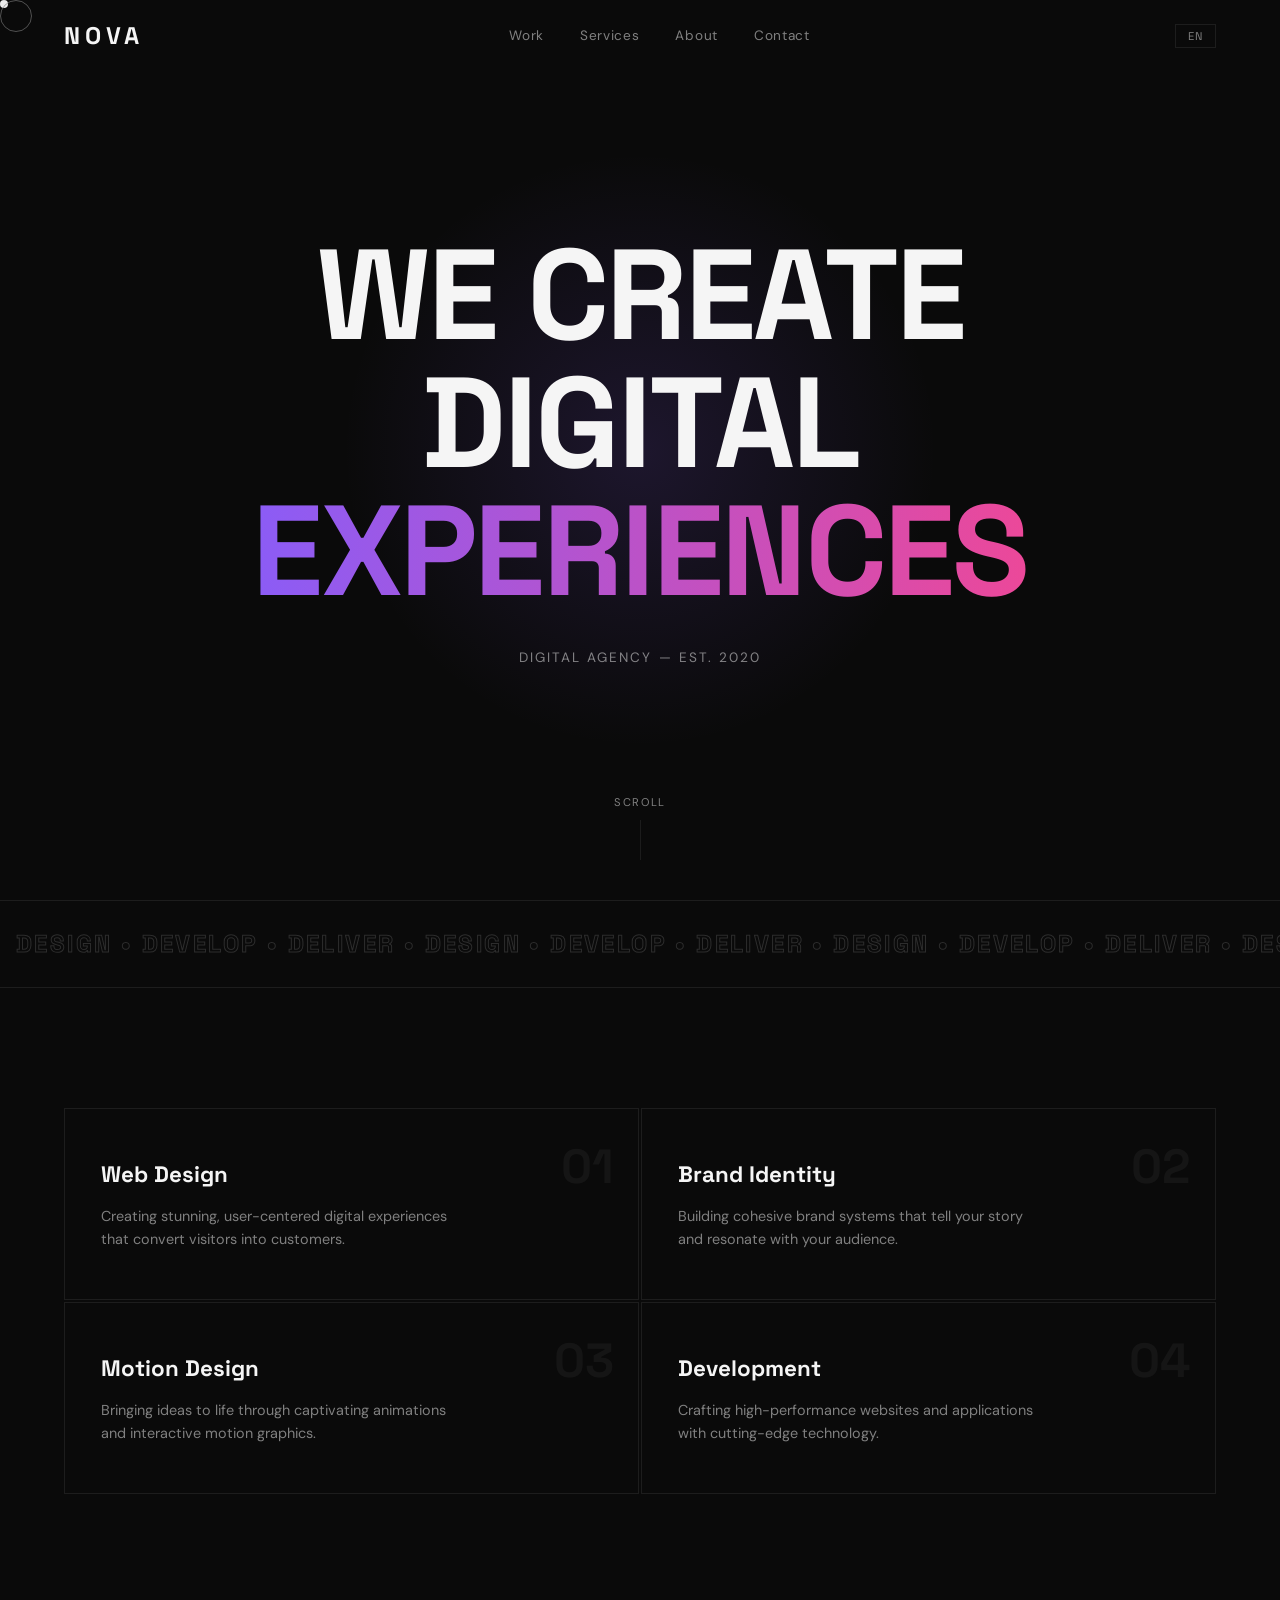
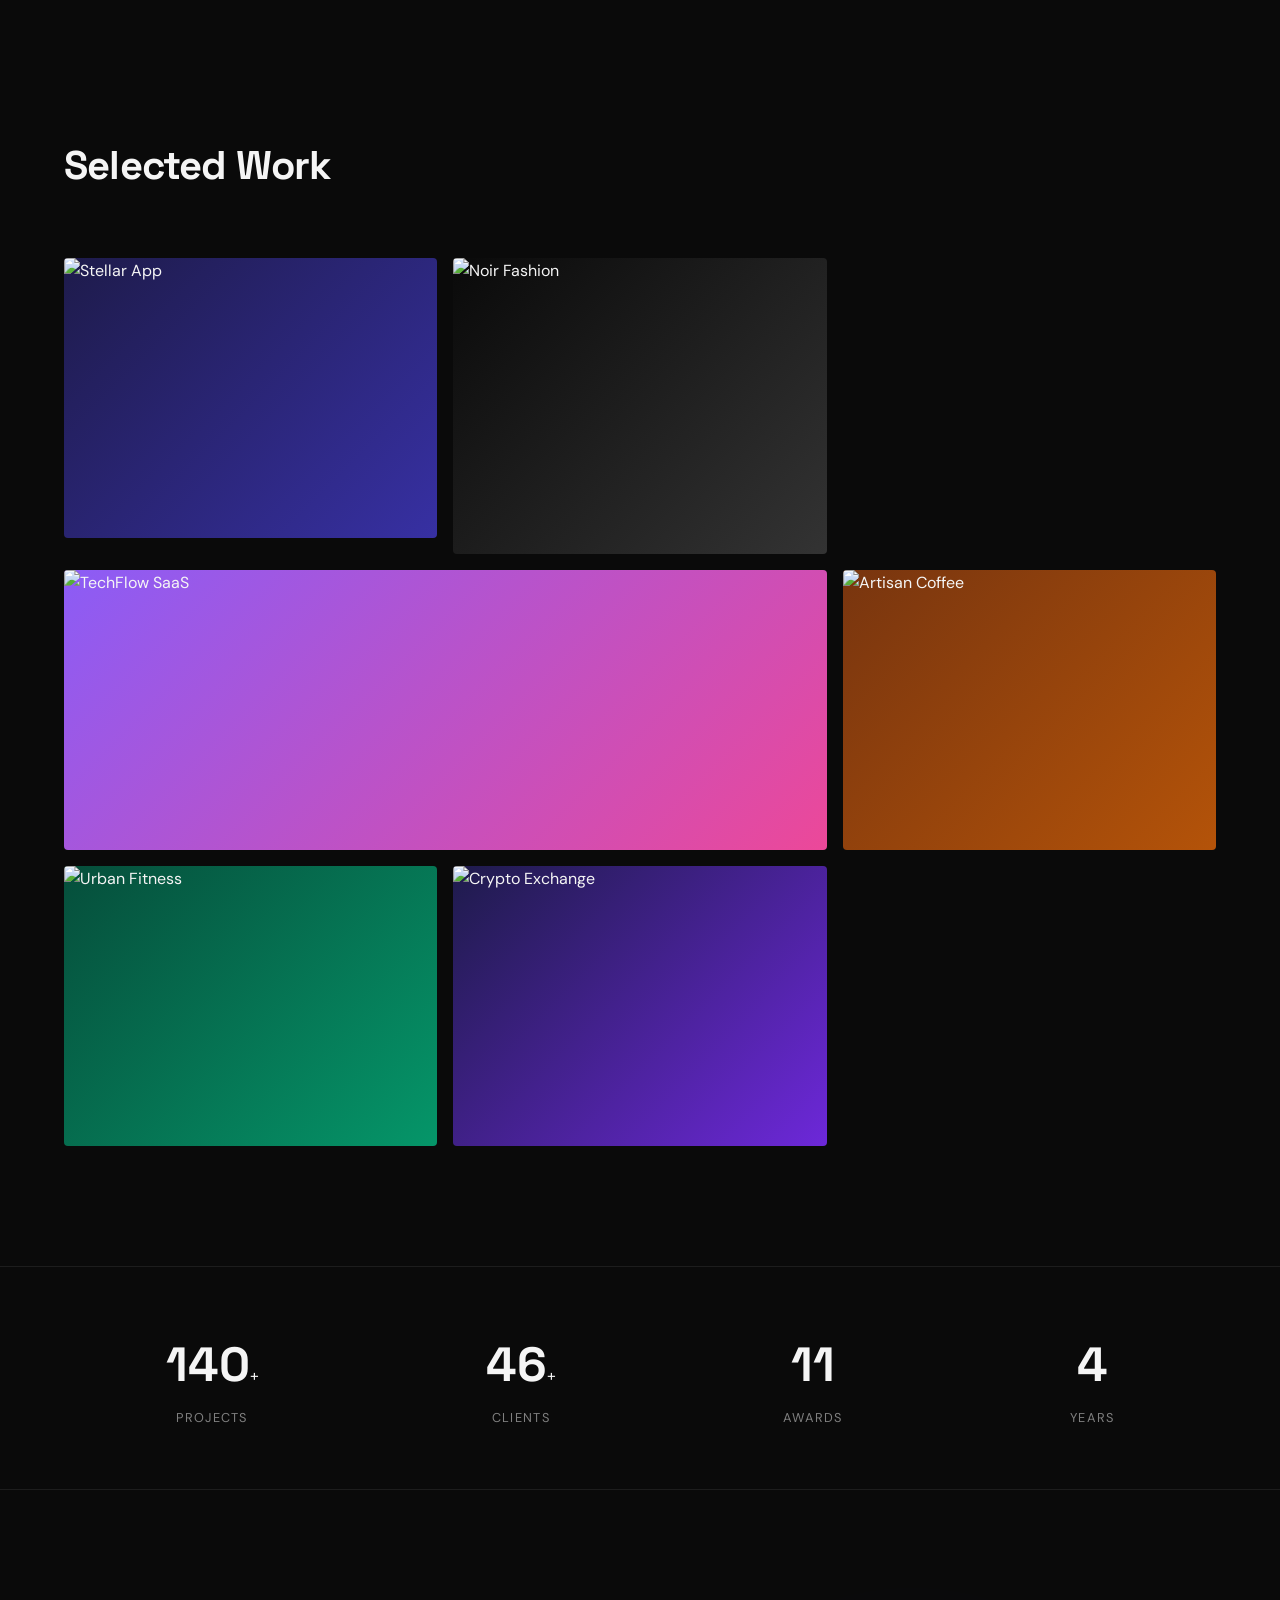
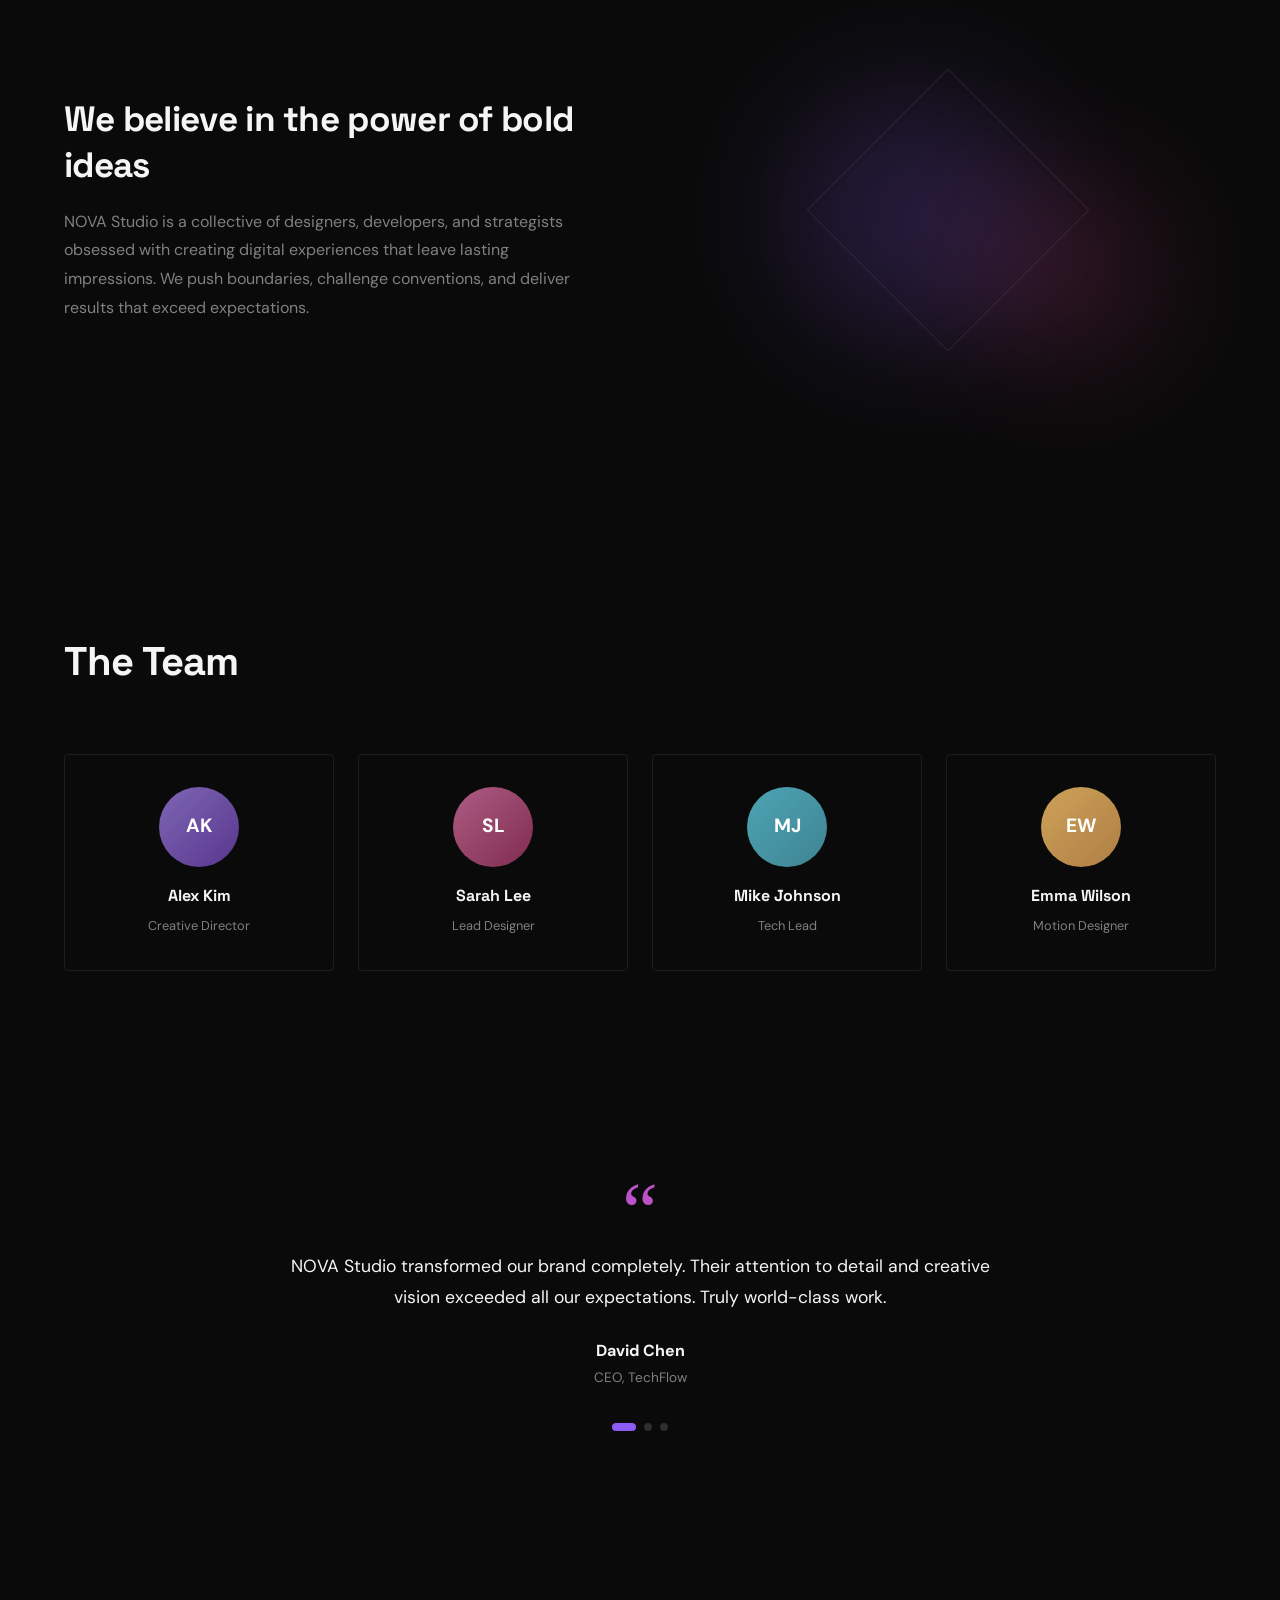
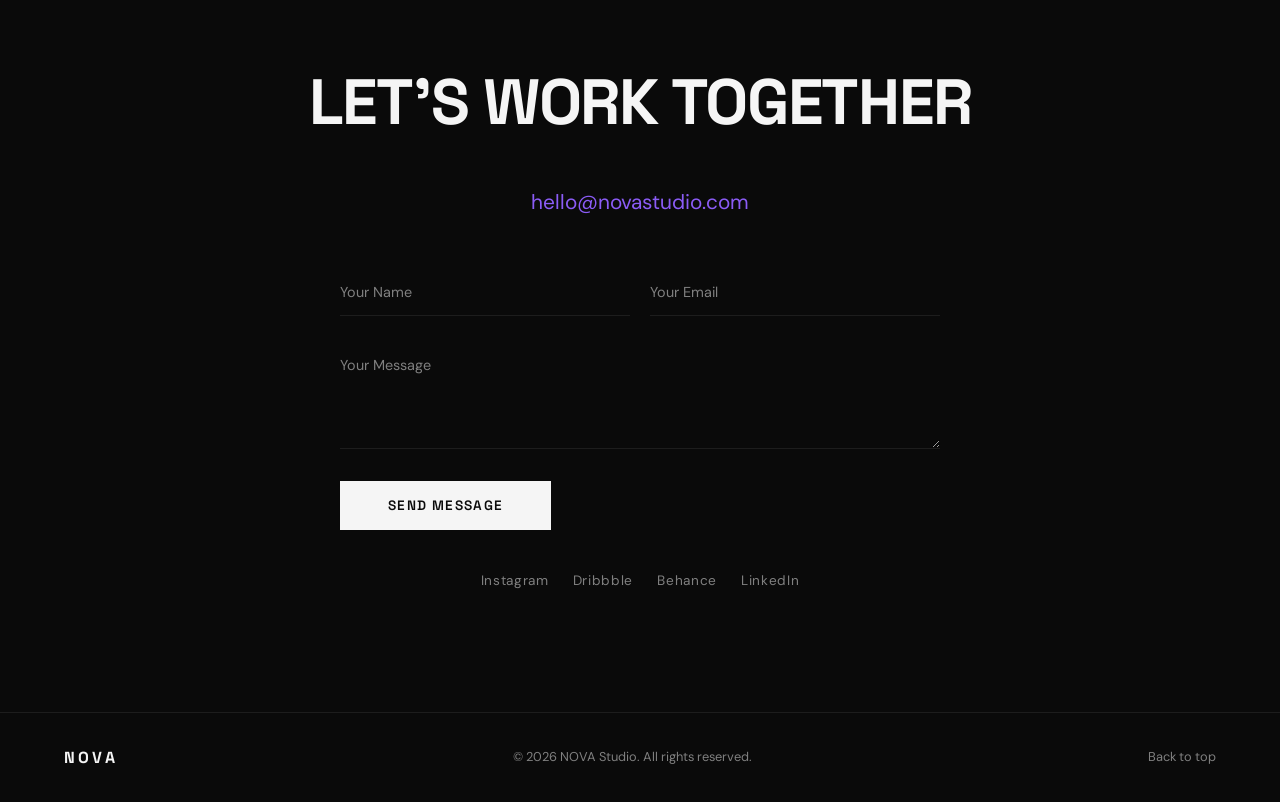
==== commit 1140b9b3: "Add placeholder photos from picsum.photos" ====
--- a/index.html
+++ b/index.html
@@ -97,7 +97,7 @@
             <h2 class="section-title reveal-text" data-lang-en="Selected Work" data-lang-ru="Избранные работы">Selected Work</h2>
             <div class="portfolio-grid">
                 <div class="portfolio-card" data-cursor="VIEW">
-                    <div class="portfolio-img" style="background:linear-gradient(135deg,#1e1b4b,#3730a3)"></div>
+                    <div class="portfolio-img" style="background:linear-gradient(135deg,#1e1b4b,#3730a3)"><img src="https://picsum.photos/seed/stellar-app/600/400" alt="Stellar App" class="portfolio-photo"></div>
                     <div class="portfolio-info">
                         <span class="portfolio-tag">App Design</span>
                         <h3>Stellar App</h3>
@@ -105,7 +105,7 @@
                     </div>
                 </div>
                 <div class="portfolio-card tall" data-cursor="VIEW">
-                    <div class="portfolio-img" style="background:linear-gradient(135deg,#0a0a0a,#333)"></div>
+                    <div class="portfolio-img" style="background:linear-gradient(135deg,#0a0a0a,#333)"><img src="https://picsum.photos/seed/noir-fashion/600/800" alt="Noir Fashion" class="portfolio-photo"></div>
                     <div class="portfolio-info">
                         <span class="portfolio-tag">Branding</span>
                         <h3>Noir Fashion</h3>
@@ -113,7 +113,7 @@
                     </div>
                 </div>
                 <div class="portfolio-card wide" data-cursor="VIEW">
-                    <div class="portfolio-img" style="background:linear-gradient(135deg,#8B5CF6,#ec4899)"></div>
+                    <div class="portfolio-img" style="background:linear-gradient(135deg,#8B5CF6,#ec4899)"><img src="https://picsum.photos/seed/techflow-saas/800/400" alt="TechFlow SaaS" class="portfolio-photo"></div>
                     <div class="portfolio-info">
                         <span class="portfolio-tag">SaaS Platform</span>
                         <h3>TechFlow SaaS</h3>
@@ -121,7 +121,7 @@
                     </div>
                 </div>
                 <div class="portfolio-card" data-cursor="VIEW">
-                    <div class="portfolio-img" style="background:linear-gradient(135deg,#78350f,#b45309)"></div>
+                    <div class="portfolio-img" style="background:linear-gradient(135deg,#78350f,#b45309)"><img src="https://picsum.photos/seed/artisan-coffee/600/400" alt="Artisan Coffee" class="portfolio-photo"></div>
                     <div class="portfolio-info">
                         <span class="portfolio-tag">Web Design</span>
                         <h3>Artisan Coffee</h3>
@@ -129,7 +129,7 @@
                     </div>
                 </div>
                 <div class="portfolio-card" data-cursor="VIEW">
-                    <div class="portfolio-img" style="background:linear-gradient(135deg,#064e3b,#059669)"></div>
+                    <div class="portfolio-img" style="background:linear-gradient(135deg,#064e3b,#059669)"><img src="https://picsum.photos/seed/urban-fitness/600/400" alt="Urban Fitness" class="portfolio-photo"></div>
                     <div class="portfolio-info">
                         <span class="portfolio-tag">UI/UX</span>
                         <h3>Urban Fitness</h3>
@@ -137,7 +137,7 @@
                     </div>
                 </div>
                 <div class="portfolio-card" data-cursor="VIEW">
-                    <div class="portfolio-img" style="background:linear-gradient(135deg,#1e1b4b,#6d28d9)"></div>
+                    <div class="portfolio-img" style="background:linear-gradient(135deg,#1e1b4b,#6d28d9)"><img src="https://picsum.photos/seed/crypto-exchange/600/400" alt="Crypto Exchange" class="portfolio-photo"></div>
                     <div class="portfolio-info">
                         <span class="portfolio-tag">Web3</span>
                         <h3>Crypto Exchange</h3>
--- a/style.css
+++ b/style.css
@@ -482,3 +482,13 @@
     .team-grid { grid-template-columns: 1fr 1fr; gap: 12px; }
     .big-heading { font-size: 1.8rem; }
 }
+
+/* ===== PLACEHOLDER IMAGES ===== */
+.portfolio-photo {
+    position: absolute; inset: 0;
+    width: 100%; height: 100%;
+    object-fit: cover;
+    transition: transform 0.6s ease;
+}
+.portfolio-img { position: relative; overflow: hidden; }
+.portfolio-card:hover .portfolio-photo { transform: scale(1.05); }
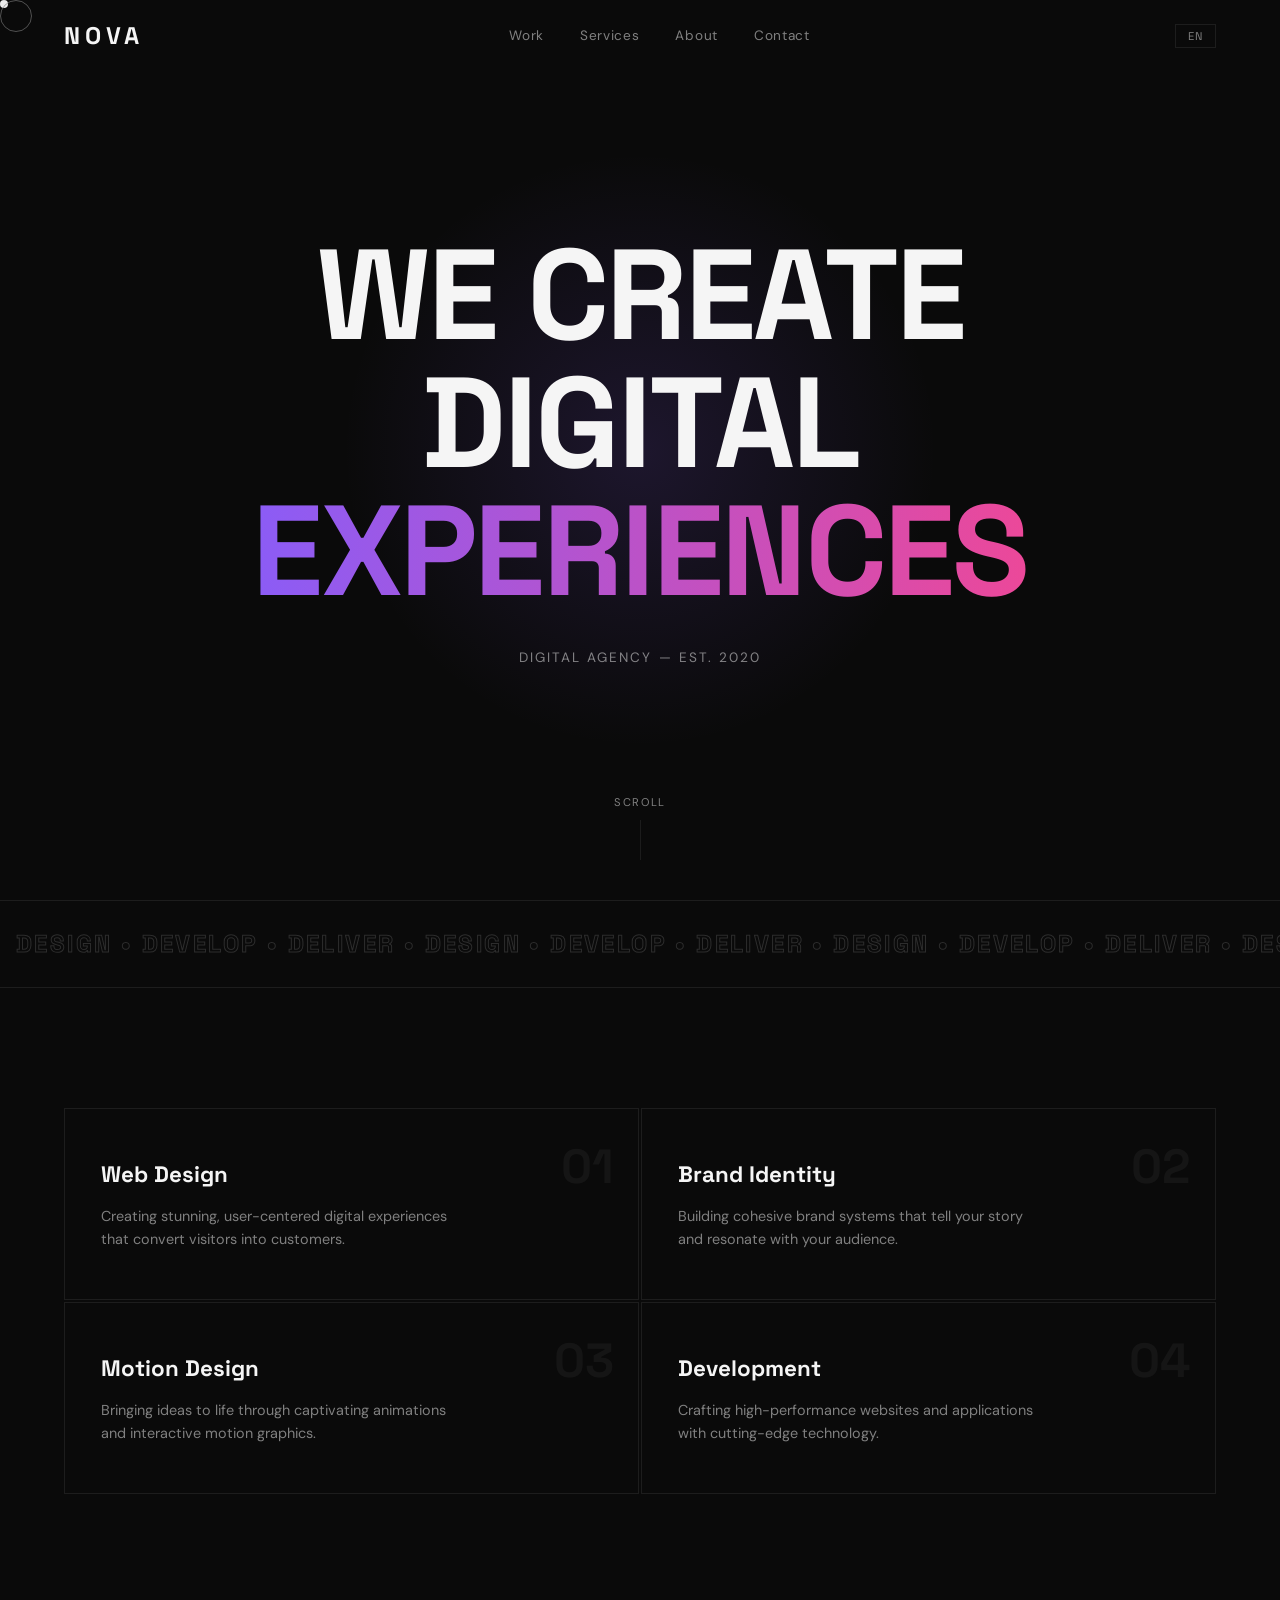
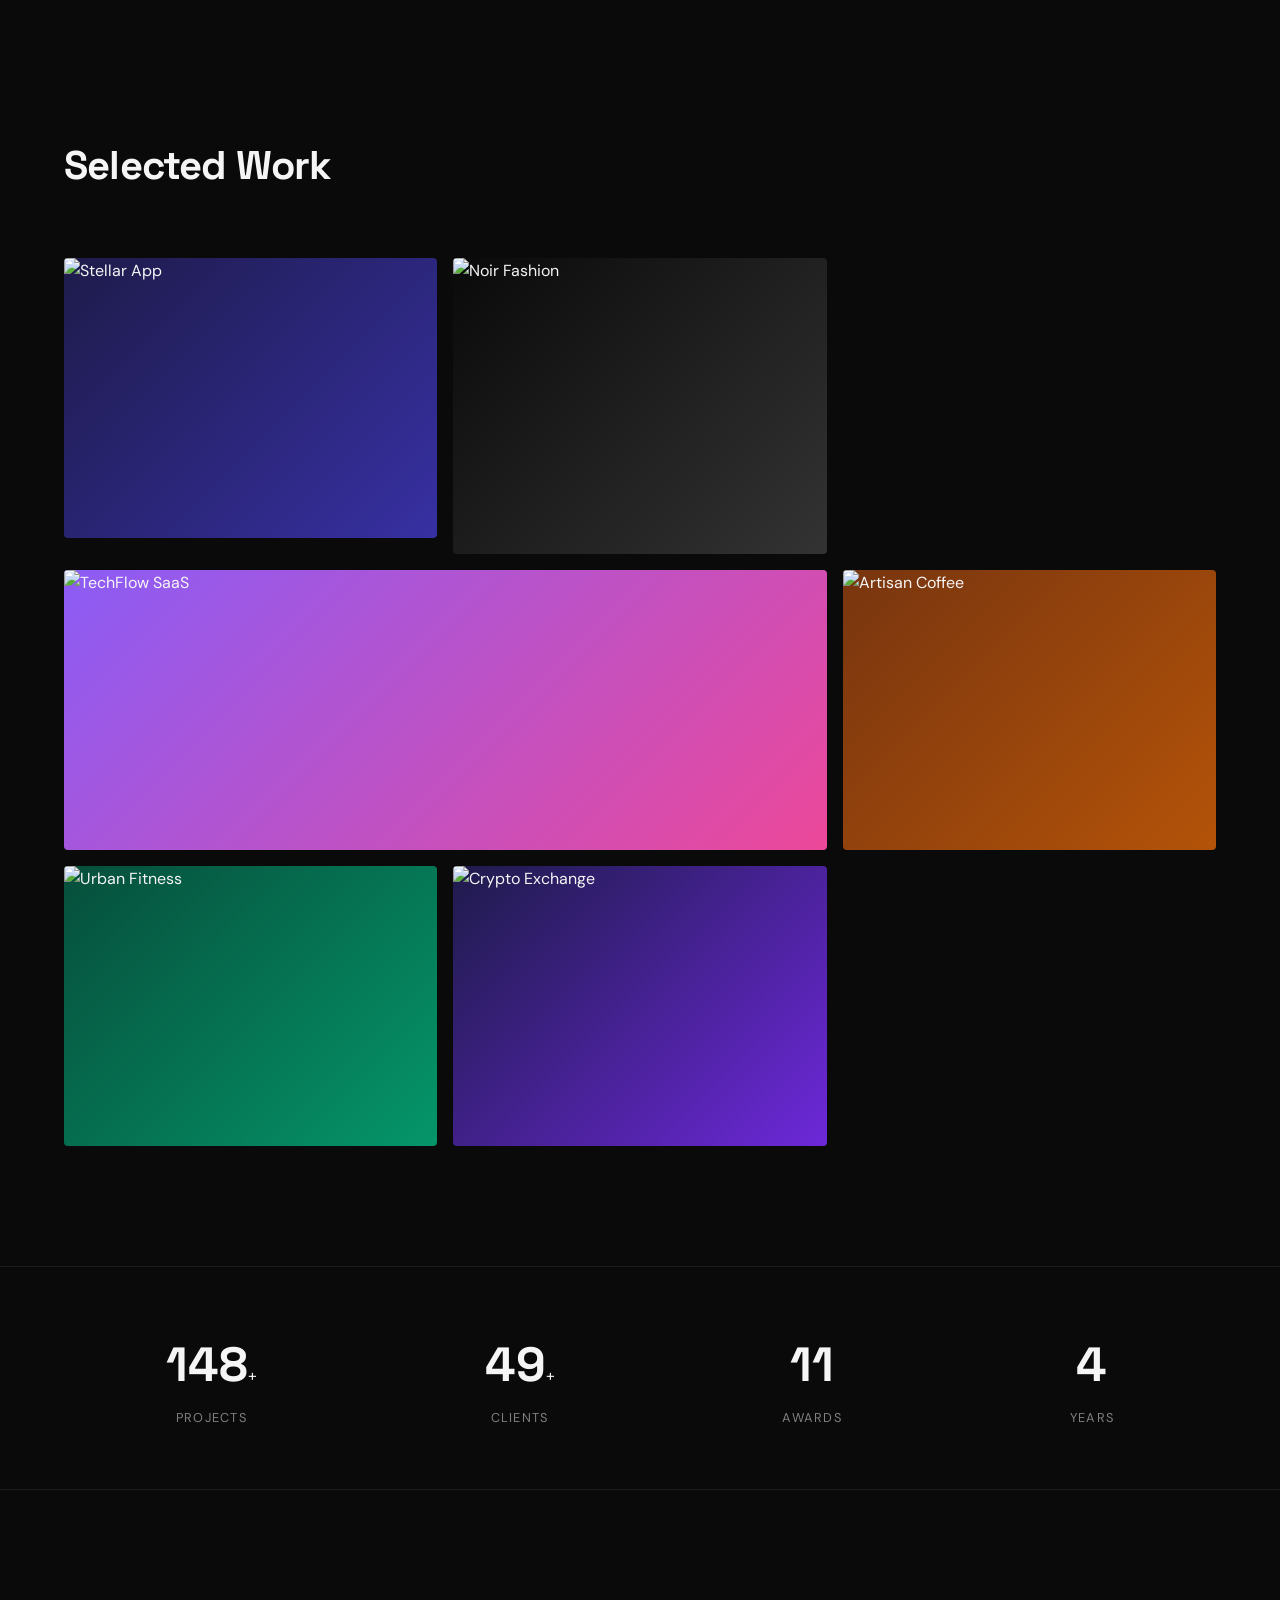
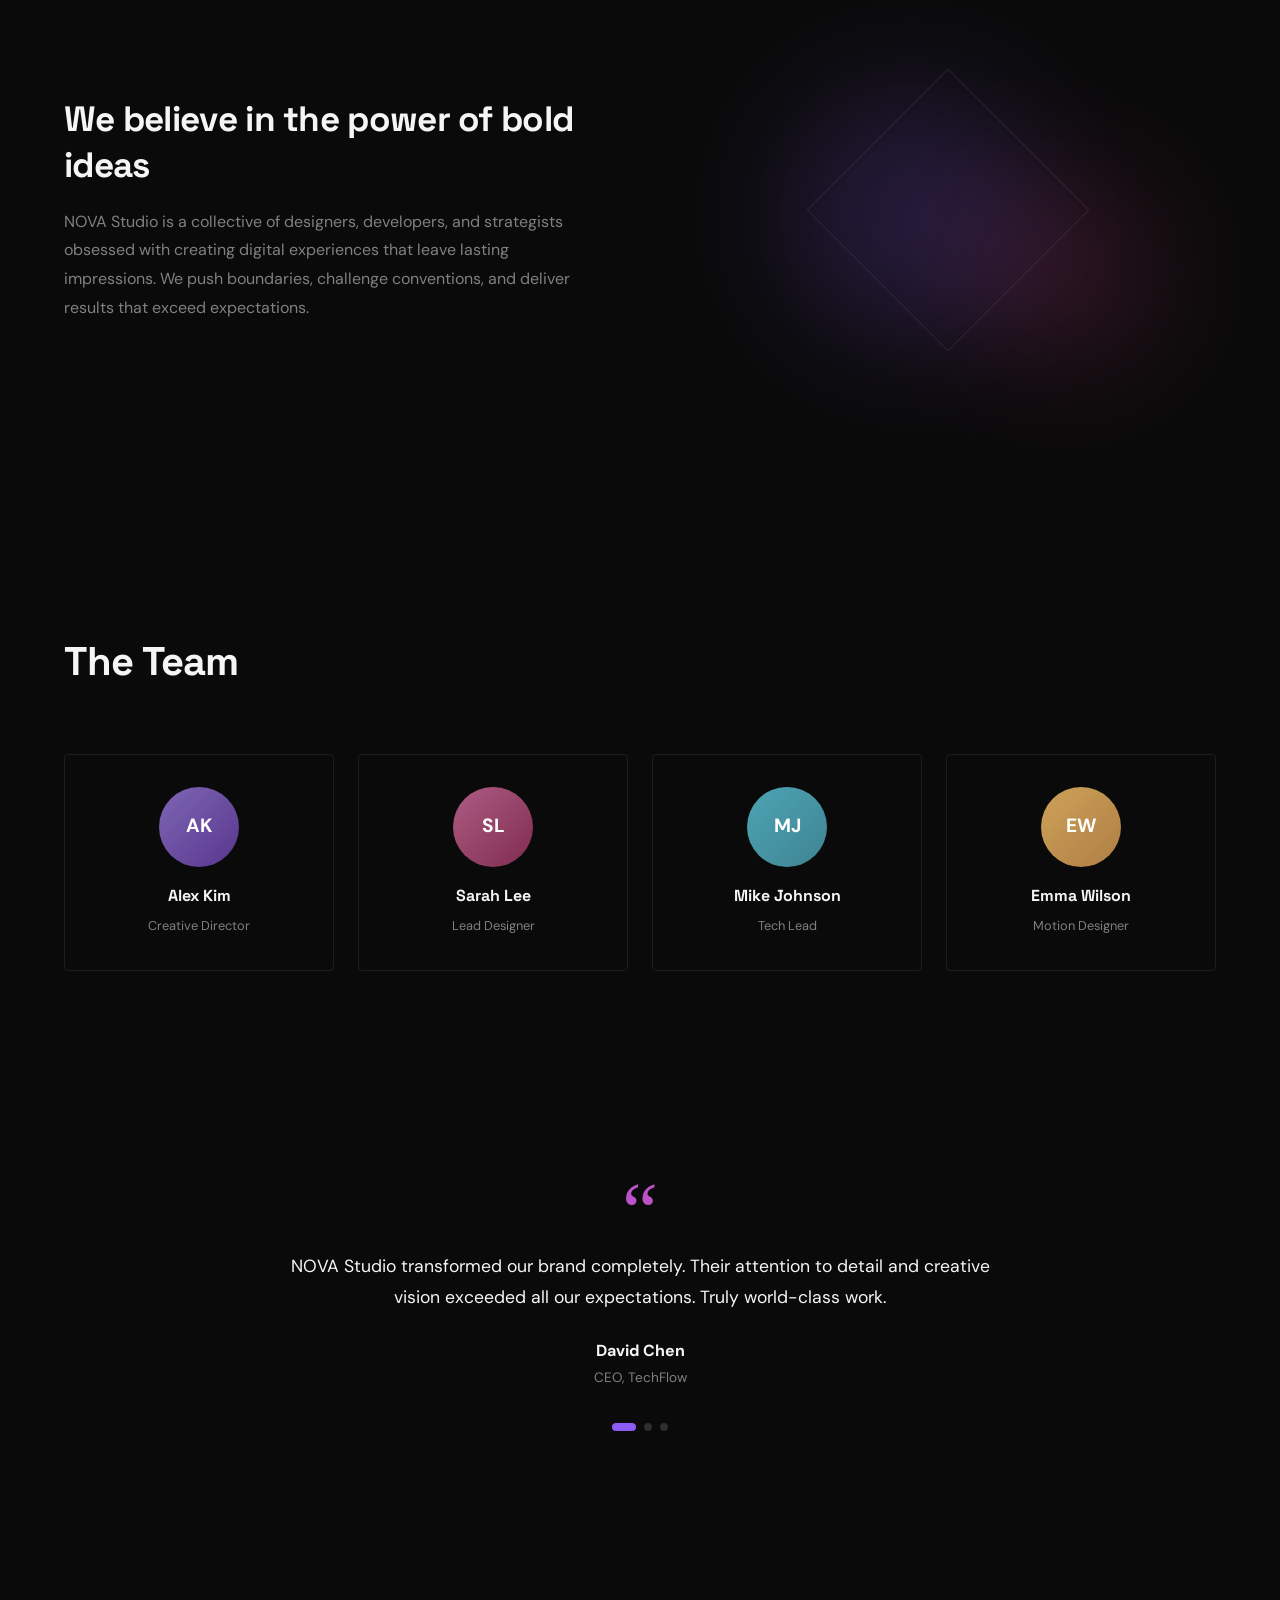
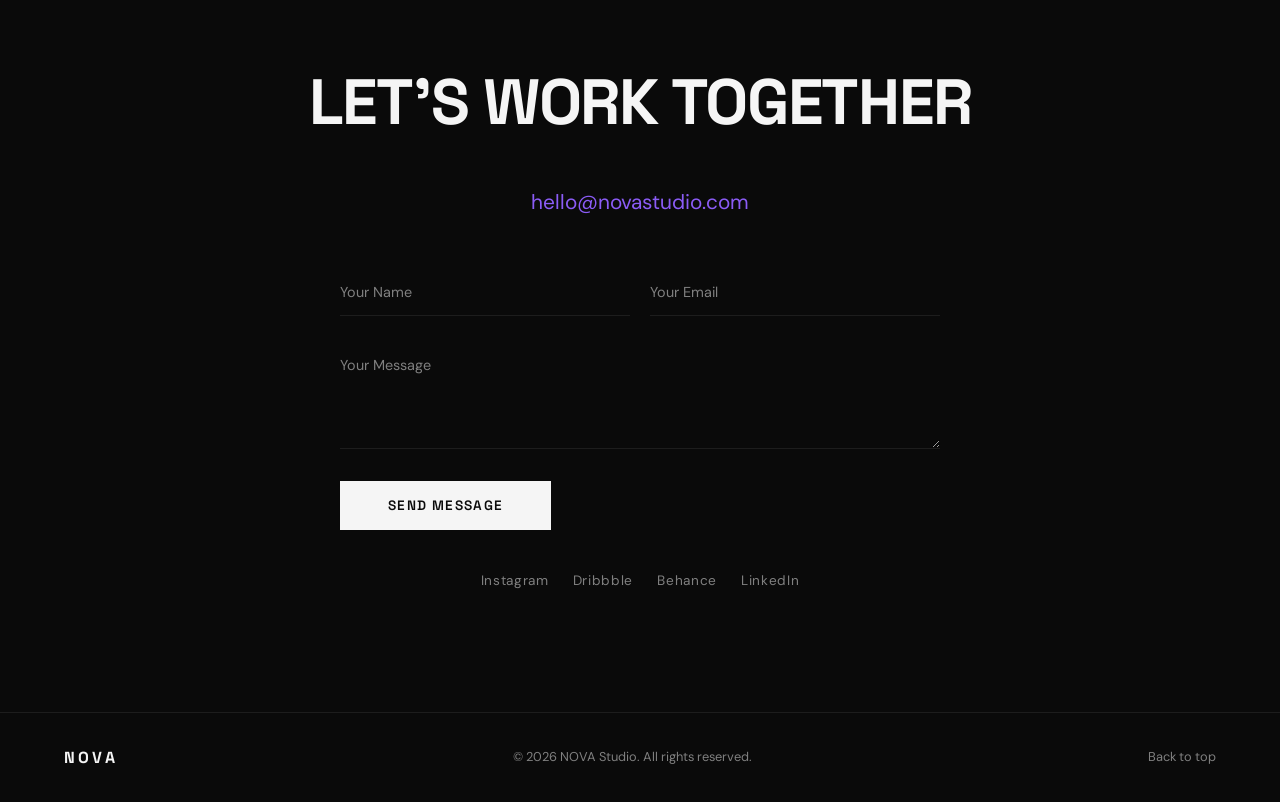
==== commit f2b9e07f: "SEO-пакет: OG/twitter/canonical/JSON-LD/theme-color, robots.txt, sitemap.xml, 404, favicon, og-image" ====
--- a/index.html
+++ b/index.html
@@ -9,6 +9,31 @@
     <link rel="preconnect" href="https://fonts.gstatic.com" crossorigin>
     <link href="https://fonts.googleapis.com/css2?family=Space+Grotesk:wght@400;500;600;700&family=DM+Sans:wght@400;500;600&display=swap" rel="stylesheet">
     <link rel="stylesheet" href="style.css">
+
+<!-- SEO upgrade -->
+<meta property="og:title" content="NOVA Studio — Digital Creative Agency">
+<meta property="og:description" content="NOVA Studio — Award-winning digital agency creating bold brand experiences">
+<meta property="og:type" content="website">
+<meta property="og:url" content="https://hohotyn156782-bit.github.io/nova-studio/">
+<meta property="og:image" content="https://hohotyn156782-bit.github.io/nova-studio/og-image.jpg">
+<meta property="og:locale" content="ru_RU">
+<meta name="twitter:card" content="summary_large_image">
+<meta name="twitter:title" content="NOVA Studio — Digital Creative Agency">
+<meta name="twitter:description" content="NOVA Studio — Award-winning digital agency creating bold brand experiences">
+<meta name="twitter:image" content="https://hohotyn156782-bit.github.io/nova-studio/og-image.jpg">
+<link rel="canonical" href="https://hohotyn156782-bit.github.io/nova-studio/">
+<meta name="theme-color" content="#0a0a0c">
+<link rel="icon" type="image/svg+xml" href="favicon.svg">
+<script type="application/ld+json">
+{
+ "@context": "https://schema.org",
+ "@type": "ProfessionalService",
+ "name": "NOVA Studio",
+ "url": "https://hohotyn156782-bit.github.io/nova-studio/",
+ "image": "https://hohotyn156782-bit.github.io/nova-studio/og-image.jpg",
+ "description": "NOVA Studio — Award-winning digital agency creating bold brand experiences"
+}
+</script>
 </head>
 <body>
     <!-- Custom Cursor -->
